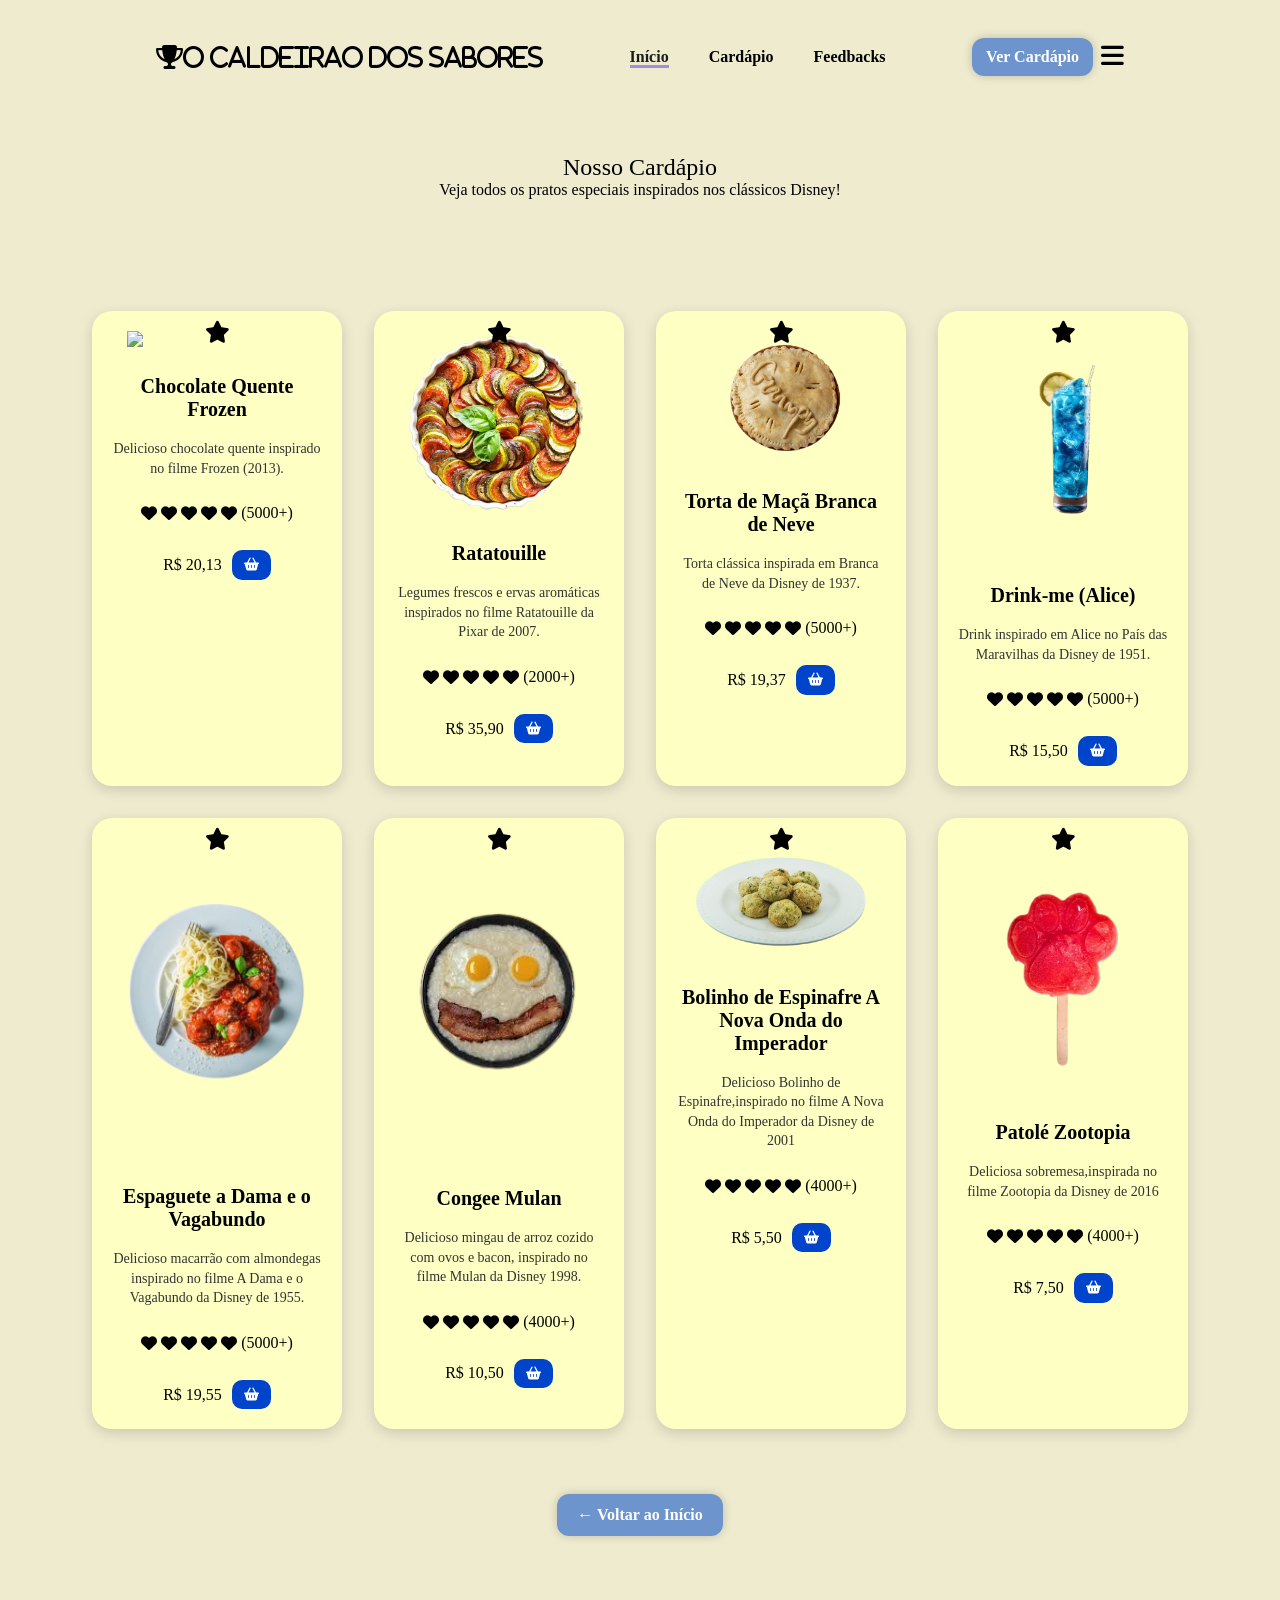
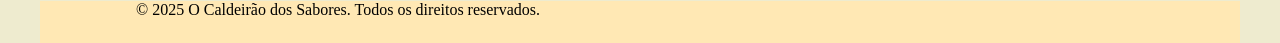
==== cardapio.html @ 30627d2f "Caldeirao criado com sucesso!" ====
<!DOCTYPE html>
<html lang="pt-br">
<head>
  <meta charset="UTF-8">
  <meta name="viewport" content="width=device-width, initial-scale=1.0">
  <title>Cardápio • O Caldeirão dos Sabores</title>

  <link rel="stylesheet" href="https://cdnjs.cloudflare.com/ajax/libs/font-awesome/6.5.0/css/all.min.css">
  <link rel="stylesheet" href="header.css">
  <link rel="stylesheet" href="styles.css">
  <link rel="stylesheet" href="home.css">
  <link rel="stylesheet" href="menu.css">

  <style>
    * {
      font-family: "Antic Slab", serif;
      margin: 0;
      padding: 0;
      box-sizing: border-box;
    }

    body {
      background-color: #eeebcf;
      margin: 0 auto;
      max-width: 1200px;
    }

    #idnavbar {
      width: 100%;
      display: flex;
      align-items: center;
      justify-content: space-between; 
      background: transparent;
      padding: 10px 20px;
    }

    #nav_logo {
      font-size: 24px;
      color: black;
    }

    #nav_list {
      display: flex;
      list-style: none;
      gap: 40px;
    }

    .nav-item a {
      text-decoration: none;
      color: black;
      font-weight: 600;
      position: relative;
    }

    .nav-item a::after {
      content: "";
      position: absolute;
      left: 0;
      bottom: -4px;
      width: 0%;
      height: 3px;
      background-color: rgba(64, 0, 255, 0.411);
      transition: width 0.3s ease;
    }

    .nav-item a:hover::after {
      width: 100%;
    }

    .ver-cardapio-btn {
      border: none;
      display: flex;
      align-items: center;
      justify-content: center;
      background-color: rgba(7, 77, 205, 0.548);
      border-radius: 12px;
      padding: 10px 14px;
      font-weight: 600;
      box-shadow: 0px 0px 10px rgba(0,0,0,0.2);
      cursor: pointer;
      color: white; 
      text-decoration: none;
    }

    .ver-cardapio-btn:hover {
      background-color: rgba(7, 77, 205, 0.7);
    }

    #mobile_btn {
      background: transparent;
      border: none;
      font-size: 26px;
      cursor: pointer;
    }

    #mobile_menu {
      display: none;
      position: fixed;
      top: 0;
      right: 0;
      width: 75%;
      height: 100%;
      background: rgba(0,0,0,0);
      backdrop-filter: blur(5px);
      padding: 20px;
      flex-direction: column;
      gap: 20px;
      z-index: 9999;
    }

    #mobile_menu ul {
      list-style: none;
      display: flex;
      flex-direction: column;
      gap: 25px;
      margin-top: 30px;
    }

    #mobile_menu a {
      text-decoration: none;
      color: black;
      font-size: 20px;
      font-weight: 600;
    }

    #close_mobile {
      background: none;
      border: none;
      font-size: 28px;
      cursor: pointer;
      align-self: flex-end;
    }

    #menu {
      text-align: center;
      padding: 40px 20px;
    }

    #dishes {
      width: 100%;
      display: flex;
      justify-content: center;
      gap: 32px;
      margin-top: 32px;
      flex-wrap: wrap;
    }

    .dish {
      display: flex;
      flex-direction: column;
      align-items: center;
      width: 250px;
      padding: 20px;
      background-color: #feffc3;
      border-radius: 20px; 
      box-shadow: 0 4px 14px rgba(0,0,0,0.15); 
      position: relative;
      text-align: center;
      transition: transform 0.2s ease;
    }

    .dish:hover {
      transform: scale(1.03);
    }

    .dish-heart {
      position: absolute;
      top: 10px;
      left: 50%;
      transform: translateX(-50%);
    }

    .dish-heart i {
      color: black; 
      font-size: 22px;
    }

    .dish-image {
      width: 180px;       
      height: auto;
      margin-bottom: 10px;
    }

    .dish-title {
      font-size: 20px;
      font-weight: bold;
    }

    .dish-description {
      font-size: 14px;
      color: #333;
      line-height: 1.4;
    }

    .dish-rate {
      display: flex;
      align-items: center;
      gap: 4px;
      margin-top: 8px;
      justify-content: center;
    }

    .dish-rate i {
      color: black;
    }

    .dish-price {
      display: flex;
      align-items: center;
      gap: 10px;
      margin-top: 10px;
    }

    .dish-price button {
      background-color: #0044cc;
      color: white;
      border: none;
      padding: 8px 12px;
      border-radius: 10px;
      cursor: pointer;
      display: flex;
      align-items: center;
      gap: 5px;
    }

    .voltar-btn {
      display: inline-block;
      margin: 25px 0;
      padding: 12px 20px;
      background-color: rgba(7, 77, 205, 0.548);
      color: white;
      border-radius: 12px;
      font-weight: 600;
      text-decoration: none;
      box-shadow: 0px 0px 10px rgba(0,0,0,0.2);
      transition: 0.3s;
    }

    .voltar-btn:hover {
      background-color: rgba(7, 77, 205, 0.7);
    }
  </style>
</head>
<body>

  <div id="mobile_menu">
    <button id="close_mobile"><i class="fa-solid fa-xmark"></i></button>
    <ul>
      <li class="nav-item"><a href="index.html#home">Início</a></li>
      <li class="nav-item"><a href="cardapio.html">Cardápio</a></li>
      <li class="nav-item"><a href="index.html#testimonials">Feedbacks</a></li>
    </ul>
    <button class="btn-default">Registre seu pedido aqui!</button>
  </div>

  <header>
    <nav id="idnavbar">
      <i class="fa-solid fa-trophy" id="nav_logo">O Caldeirao dos Sabores</i>
      
      <ul id="nav_list">
        <li class="nav-item active"><a href="index.html#home">Início</a></li>
        <li class="nav-item"><a href="cardapio.html">Cardápio</a></li>
        <li class="nav-item"><a href="index.html#testimonials">Feedbacks</a></li>
      </ul>

      <div style="display:flex; align-items:center; gap:8px;">
        <a href="cardapio.html" class="ver-cardapio-btn">Ver Cardápio</a>
        <button id="mobile_btn"><i class="fa-solid fa-bars"></i></button>
      </div>
    </nav>
  </header>

  <main>
    <section style="padding: 40px 20px; text-align:center;">
      <h1 class="title">Nosso Cardápio</h1>
      <p class="description">Veja todos os pratos especiais inspirados nos clássicos Disney!</p>
    </section>

    <section id="menu">
      <div id="dishes">

        <div class="dish"> 
          <div class="dish-heart"><i class="fa-solid fa-star"></i></div>
          <img src="src/images/Chocolate quente Frozen.png" class="dish-image">
          <h3 class="dish-title">Chocolate Quente Frozen</h3>
          <span class="dish-description">Delicioso chocolate quente inspirado no filme Frozen (2013).</span>
          <div class="dish-rate">
            <i class="fa-solid fa-heart"></i><i class="fa-solid fa-heart"></i><i class="fa-solid fa-heart"></i>
            <i class="fa-solid fa-heart"></i><i class="fa-solid fa-heart"></i>
            <span>(5000+)</span>
          </div>
          <div class="dish-price"><h4>R$ 20,13</h4><button><i class="fa-solid fa-basket-shopping"></i></button></div>
        </div>

        <div class="dish"> 
          <div class="dish-heart"><i class="fa-solid fa-star"></i></div>
          <img src="src/images/prato_ratatulie-removebg-preview (1).png" class="dish-image">
          <h3 class="dish-title">Ratatouille</h3>
          <span class="dish-description">Legumes frescos e ervas aromáticas inspirados no filme Ratatouille da Pixar de 2007.</span>
          <div class="dish-rate">
            <i class="fa-solid fa-heart"></i><i class="fa-solid fa-heart"></i><i class="fa-solid fa-heart"></i>
            <i class="fa-solid fa-heart"></i><i class="fa-solid fa-heart"></i>
            <span>(2000+)</span>
          </div>
          <div class="dish-price"><h4>R$ 35,90</h4><button><i class="fa-solid fa-basket-shopping"></i></button></div>
        </div>

        <div class="dish"> 
          <div class="dish-heart"><i class="fa-solid fa-star"></i></div>
          <img src="src/images/torta de maça Branca de Neve.png" class="dish-image">
          <h3 class="dish-title">Torta de Maçã Branca de Neve</h3>
          <span class="dish-description">Torta clássica inspirada em Branca de Neve da Disney de 1937.</span>
          <div class="dish-rate">
            <i class="fa-solid fa-heart"></i><i class="fa-solid fa-heart"></i><i class="fa-solid fa-heart"></i>
            <i class="fa-solid fa-heart"></i><i class="fa-solid fa-heart"></i>
            <span>(5000+)</span>
          </div>
          <div class="dish-price"><h4>R$ 19,37</h4><button><i class="fa-solid fa-basket-shopping"></i></button></div>
        </div>

        <div class="dish"> 
          <div class="dish-heart"><i class="fa-solid fa-star"></i></div>
          <img src="src/images/Drink-me Alice No Pais das Maravilhas.png" class="dish-image">
          <h3 class="dish-title">Drink-me (Alice)</h3>
          <span class="dish-description">Drink inspirado em Alice no País das Maravilhas da Disney de 1951.</span>
          <div class="dish-rate">
            <i class="fa-solid fa-heart"></i><i class="fa-solid fa-heart"></i><i class="fa-solid fa-heart"></i>
            <i class="fa-solid fa-heart"></i><i class="fa-solid fa-heart"></i>
            <span>(5000+)</span>
          </div>
          <div class="dish-price"><h4>R$ 15,50</h4><button><i class="fa-solid fa-basket-shopping"></i></button></div>
        </div>

        <div class="dish"> 
          <div class="dish-heart"><i class="fa-solid fa-star"></i></div>
          <img src="src/images/Espaguete a Dama e o Vagabundo (centralizado).png" class="dish-image">
          <h3 class="dish-title">Espaguete a Dama e o Vagabundo</h3>
          <span class="dish-description">Delicioso macarrão com almondegas inspirado no filme A Dama e o Vagabundo da Disney de 1955.</span>
          <div class="dish-rate">
            <i class="fa-solid fa-heart"></i><i class="fa-solid fa-heart"></i><i class="fa-solid fa-heart"></i>
            <i class="fa-solid fa-heart"></i><i class="fa-solid fa-heart"></i>
            <span>(5000+)</span>
          </div>
          <div class="dish-price"><h4>R$ 19,55</h4><button><i class="fa-solid fa-basket-shopping"></i></button></div>
        </div>

        <div class="dish"> 
          <div class="dish-heart"><i class="fa-solid fa-star"></i></div>
          <img src="src/images/congee-mulan-removebg-preview.png" class="dish-image">
          <h3 class="dish-title">Congee Mulan</h3>
          <span class="dish-description">Delicioso mingau de arroz cozido com ovos e bacon, inspirado no filme Mulan da Disney 1998.</span>
          <div class="dish-rate">
            <i class="fa-solid fa-heart"></i><i class="fa-solid fa-heart"></i><i class="fa-solid fa-heart"></i>
            <i class="fa-solid fa-heart"></i><i class="fa-solid fa-heart"></i>
            <span>(4000+)</span>
          </div>
          <div class="dish-price"><h4>R$ 10,50</h4><button><i class="fa-solid fa-basket-shopping"></i></button></div>
        </div>

        <div class="dish"> 
          <div class="dish-heart"><i class="fa-solid fa-star"></i></div>
          <img src="src/images/Bolinho de Espinafre-Nova Onda do Imperador.png" class="dish-image">
          <h3 class="dish-title">Bolinho de Espinafre A Nova Onda do Imperador</h3>
          <span class="dish-description">  Delicioso Bolinho de Espinafre,inspirado no filme A Nova Onda do Imperador da Disney de 2001 </span>
          <div class="dish-rate">
            <i class="fa-solid fa-heart"></i><i class="fa-solid fa-heart"></i><i class="fa-solid fa-heart"></i>
            <i class="fa-solid fa-heart"></i><i class="fa-solid fa-heart"></i>
            <span>(4000+)</span>
          </div>
          <div class="dish-price"><h4>R$ 5,50</h4><button><i class="fa-solid fa-basket-shopping"></i></button></div>
        </div>

<div class="dish"> 
          <div class="dish-heart"><i class="fa-solid fa-star"></i></div>
          <img src="src/images/Patolé Zootopia.png" class="dish-image">
          <h3 class="dish-title">Patolé Zootopia</h3>
          <span class="dish-description">Deliciosa sobremesa,inspirada no filme Zootopia da Disney de 2016</span>
          <div class="dish-rate">
            <i class="fa-solid fa-heart"></i><i class="fa-solid fa-heart"></i><i class="fa-solid fa-heart"></i>
            <i class="fa-solid fa-heart"></i><i class="fa-solid fa-heart"></i>
            <span>(4000+)</span>
          </div>
          <div class="dish-price"><h4>R$ 7,50</h4><button><i class="fa-solid fa-basket-shopping"></i></button></div>
        </div>

      </div>
    </section>

    <div style="text-align:center; margin-bottom: 40px;">
      <a href="index.html" class="voltar-btn">← Voltar ao Início</a>
    </div>
  </main>

  <script>
    $("#mobile_btn").click(function() {
      $("#mobile_menu").fadeIn(200);
    });

    $("#close_mobile").click(function() {
      $("#mobile_menu").fadeOut(200);
    });
  </script>

  <footer> 
    

    <div id="footer_items">
      <span id="copyright">
        &copy; 2025 O Caldeirão dos Sabores. Todos os direitos reservados.
      </span>

  
        
    </div>
  </footer>

</body>
</html>
---- header.css ----
header {
    width: 100%;
    padding: 28px 8%;
}

#idnavbar {
    width: 100%;
    display: flex;
    align-items: center;
    justify-content: space-between; 
}

#nav_logo {
    font-size: 24px;
    color: black;
}

#nav_list {
    display: flex;
    list-style: none;
    gap: 48px;
}

.nav-item a {
    text-decoration: none;
    color: black;
    font-weight: 600;
}

.nav-item.active a {
    color: #1d1d1d;
    border-bottom: 3px solid rgba(64, 0, 255, 0.411); 
}

#mobile_menu {
    display: none;
}

@media screen and (max-width: 1170px) {
    #nav_list,
    #navbar .btn-defeault {
        display: none;
    }

    #mobile_btn {
        display: block;
        border: none;
        background-color: transparent;
        font-size: 1.5rem;
        cursor: pointer;
    }

    #mobile_menu.active {
        display: flex;
        flex-direction: column;
        align-items: center;
    }

    #mobile_nav_list {
        display: flex;
        flex-direction: column;
        gap: 12px;
        margin: 12px 0px;
    }

    #mobile_nav_list .nav-item {
        list-style: none;
        text-align: center;
    }
}
---- styles.css ----
@import url('https://fonts.googleapis.com/css2?family=Oswald:wght@200..700&family=Poppins:ital,wght@0,100;0,200;0,300;0,400;0,500;0,600;0,700;0,800;0,900;1,100;1,200;1,300;1,400;1,500;1,600;1,700;1,800;1,900&display=swap');
@import url('home.css');
@import url('header.css');
@import url('menu.css');
@import url('testimonials.css');
@import url('footer.css');

;root {
  --colorprimary-1: #fff9ea;
  --colorprimary-2: #ffe8b4;
}



* {
  font-family: "Oswald", sans-serif;
  font-weight: 400;
  font-style: normal;
  margin: 0;
  padding: 0;
  box-sizing: border-box;
}


html {
  scroll-behavior: smooth;
}
body { 
  background-color: #eeebcf;
}

.btn-defeault {
  border: none;
  display: flex;
  align-items: center;
  justify-content: center;
  background-color: yellowgreen;
  border-radius: 12px;
  padding: 10px 14px;
  font-weight: 600;
  box-shadow: 0px 0px 10px 2px rgba(0, 0, 0, 0.1);
  cursor: pointer;
}

.section-title {
  color:#e9a209;
  font-size: 1.563rem;
  

}

  .section-subtitle{
    font-size: 2.1875rem;

  }
---- home.css ----
#home {
    display: flex;
    min-height: calc(100vh - 91px);
    position: relative;
}

#cta {
    width: 35%;
    display: flex;
    flex-direction: column;
    gap: 28px;
    margin-top: 5%;
}

#cta.title {
    font-size: 4rem;
    color: #1d1d1d;
}

#cta.title span {
    color: rgba(64, 0, 255, 0.411);
}

#cta.description {
    font-size: 1.2rem;
}

#cta_buttons {
    display: flex;
    gap: 24px;
}

#cta_buttons a {
    text-decoration: none;
    color: #1d1d1d;
}

#phone_button {
    display: flex;
    gap: 8px;
    align-items: center;
    background-color: #ffffff; 
    padding: 8px 14px;
    font-weight: 500;
    box-shadow: 0px 0px 12px 4px rgba(0, 0, 0, 0.1);
    border-radius: 12px;
}

#phone_button button {
    box-shadow:none;

}

#banner {
    display: flex;
    align-items: start;
    justify-content: end;
    width: 70%;
    z-index: 2;
}

#banner img {
    height: 100%;
    width: fit-content;
}


.shape {
    background-color: #ffe8b4;
    width: 40%;
    height: 100%;
    position: absolute;
    border-radius: 35% 30% 0% 20%;
    top: 0;
    right: 0;
    z-index: 1;
}

@media screen and (max-width: 1170px) {
    #home {
        min-height:100%;
        padding-top: 0px;

    }

    #banner,
    #banner img,
    #home .shape {
        display:none;

    }

    #cta {
        width:100%;
        text-align: center;
        align-items: center;

    }
}

@media screen and (max-width: 450px) {
    #phone_button button {
     display:none;
    }
}
---- menu.css ----
#menu {
  display: flex;
  flex-direction: column;
  align-items: center;
  justify-content: center;
  min-height: 100vh;
}

#dishes {
  width: 100%;
  display: flex;
  justify-content: center;
  gap: 24px;
  margin-top: 32px;
}

.dish{
  display: flex;
  flex-direction: column;
  align-items: center;
  border: 20px;
  gap:18px;
  width:25%;
  padding: 20px;
  background-color:#ffffff;
  box-shadow: 0px 0px 12px 4px rgba (0,0,0,-.1);
  position: relative;
  overflow: hidden;
}
.dish-star {
  position: absolute;
  background-color: #e9a209;
  display: flex;
  align-items: center;
justify-content:center ;
font-size: 1563rem;
color: #fff9ea;
width: 70px;
height: 70px;
 right: -10px;
 top:-10px;
 border-radius: 0px 37.5px 0px 42.5px;

}

@media screen and (max-width: 1170px) {
  #dishes {
    flex-wrap: wrap;
    justify-content:center;

  }

  .dish {
    width: calc(50% - 12px);
    }
}

@media screen and (max-width: 600px) {
  .dish {
    width: 100%;
    }

    #menu.section-subtitle {
      text-align: center;
    }
}
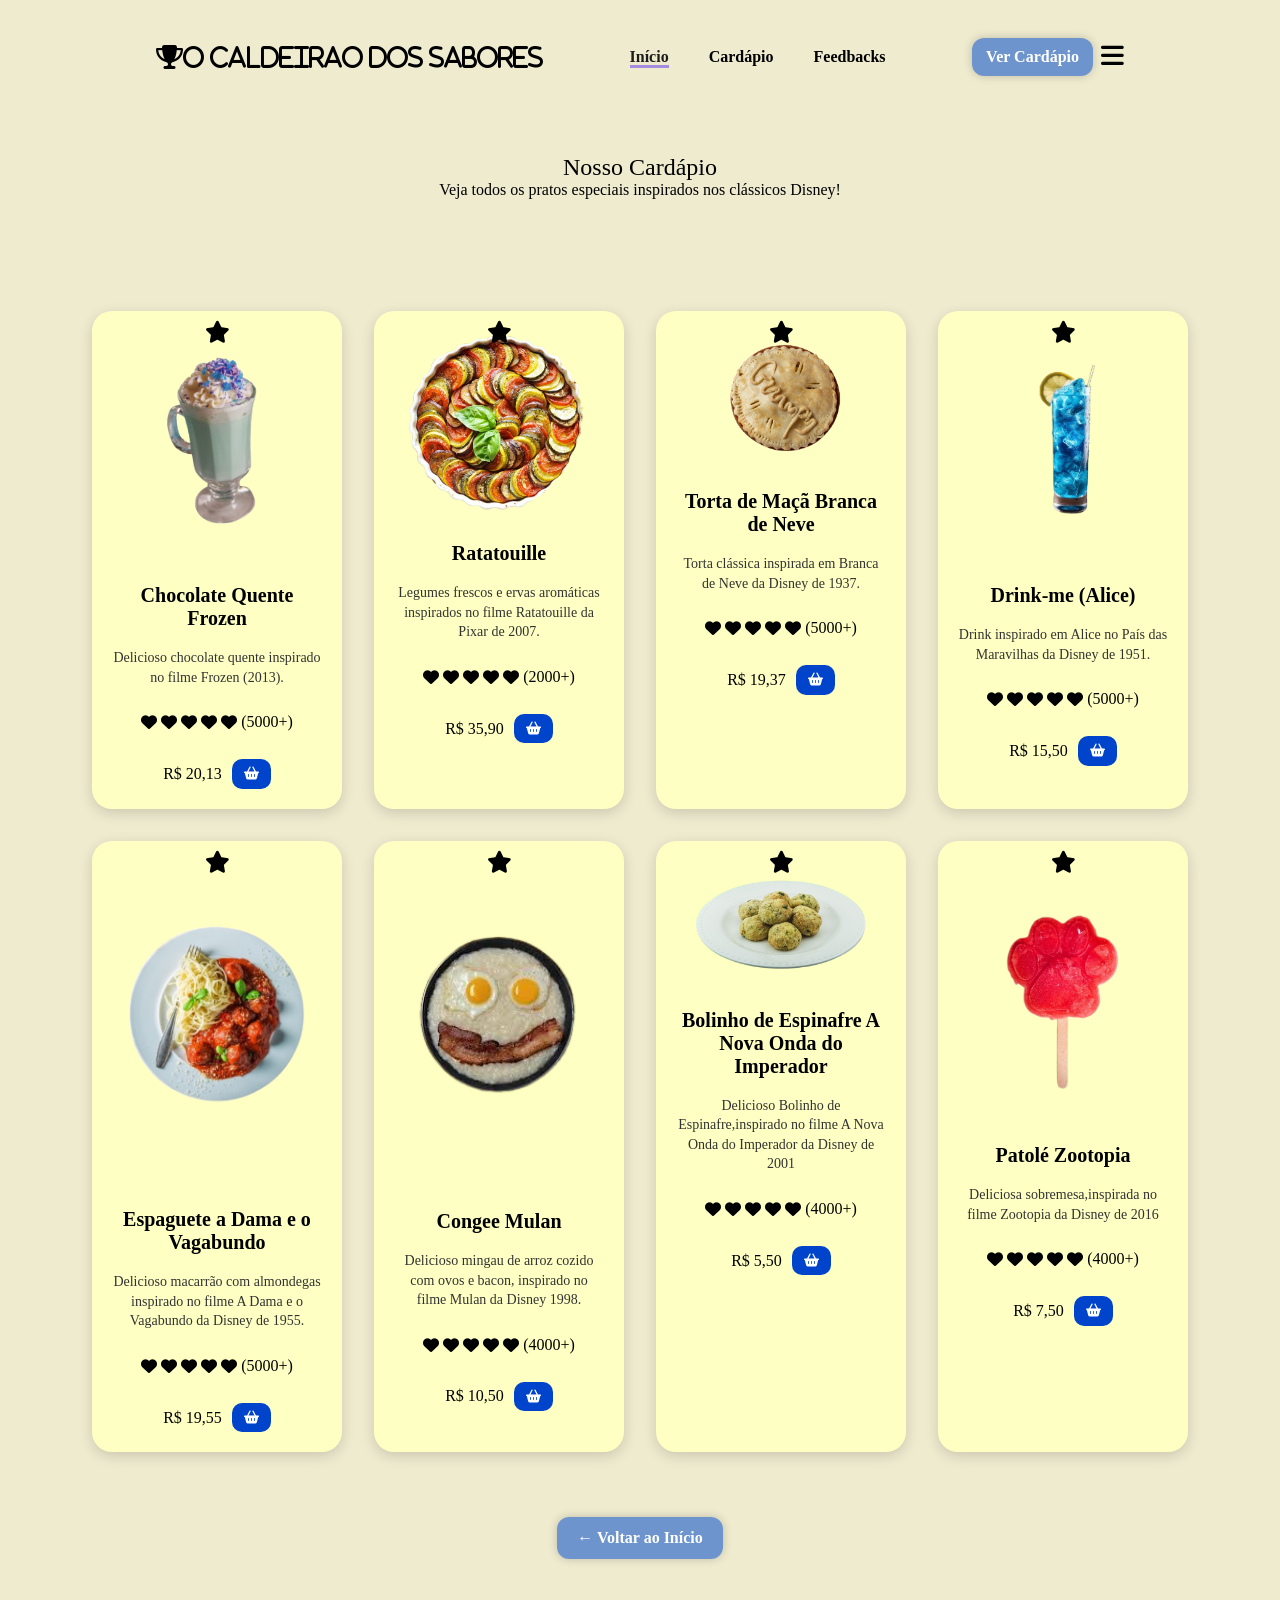
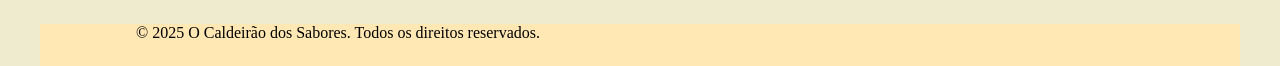
==== commit c0985f23: "Add files via upload" ====
--- a/cardapio.html
+++ b/cardapio.html
@@ -281,7 +281,7 @@
 
         <div class="dish"> 
           <div class="dish-heart"><i class="fa-solid fa-star"></i></div>
-          <img src="src/images/Chocolate quente Frozen.png" class="dish-image">
+          <img src="src/images/chocolate quente frozen.png" class="dish-image">
           <h3 class="dish-title">Chocolate Quente Frozen</h3>
           <span class="dish-description">Delicioso chocolate quente inspirado no filme Frozen (2013).</span>
           <div class="dish-rate">
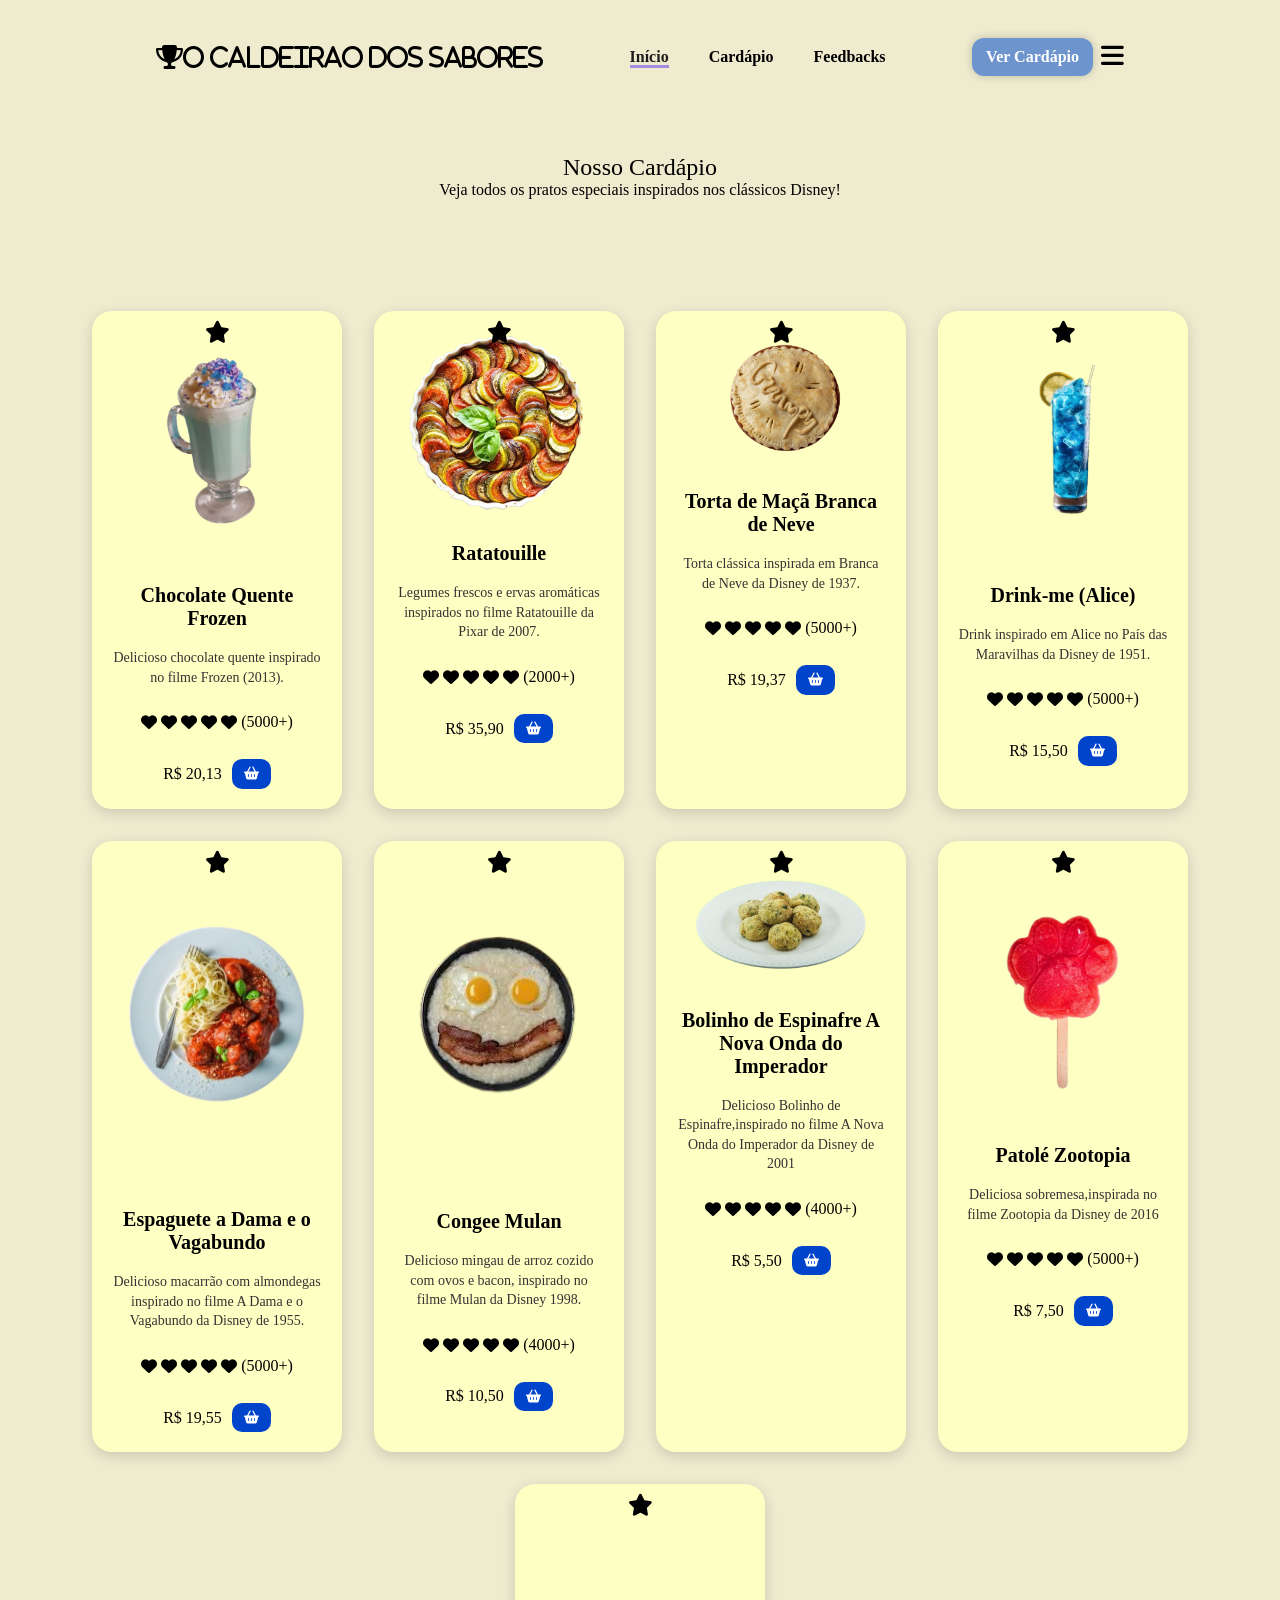
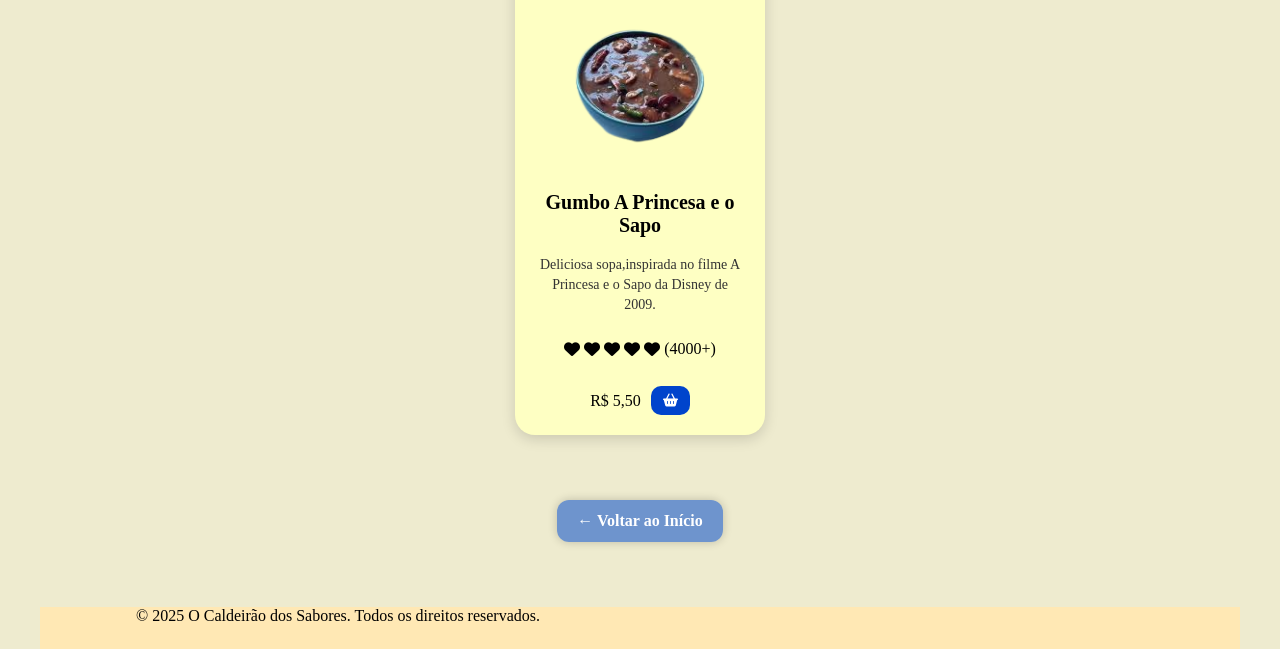
==== commit 8132e81b: "Add files via upload" ====
--- a/cardapio.html
+++ b/cardapio.html
@@ -378,10 +378,24 @@
           <div class="dish-rate">
             <i class="fa-solid fa-heart"></i><i class="fa-solid fa-heart"></i><i class="fa-solid fa-heart"></i>
             <i class="fa-solid fa-heart"></i><i class="fa-solid fa-heart"></i>
+            <span>(5000+)</span>
+          </div>
+          <div class="dish-price"><h4>R$ 7,50</h4><button><i class="fa-solid fa-basket-shopping"></i></button></div>
+        </div>
+
+        <div class="dish"> 
+          <div class="dish-heart"><i class="fa-solid fa-star"></i></div>
+          <img src="src/images/Gumbo A princesa e o sapo.png" class="dish-image">
+          <h3 class="dish-title">Gumbo A Princesa e o Sapo</h3>
+          <span class="dish-description">  Deliciosa sopa,inspirada no filme A Princesa e o Sapo da Disney de 2009. </span>
+          <div class="dish-rate">
+            <i class="fa-solid fa-heart"></i><i class="fa-solid fa-heart"></i><i class="fa-solid fa-heart"></i>
+            <i class="fa-solid fa-heart"></i><i class="fa-solid fa-heart"></i>
             <span>(4000+)</span>
           </div>
-          <div class="dish-price"><h4>R$ 7,50</h4><button><i class="fa-solid fa-basket-shopping"></i></button></div>
-        </div>
+          <div class="dish-price"><h4>R$ 5,50</h4><button><i class="fa-solid fa-basket-shopping"></i></button></div>
+        </div>
+        
 
       </div>
     </section>
